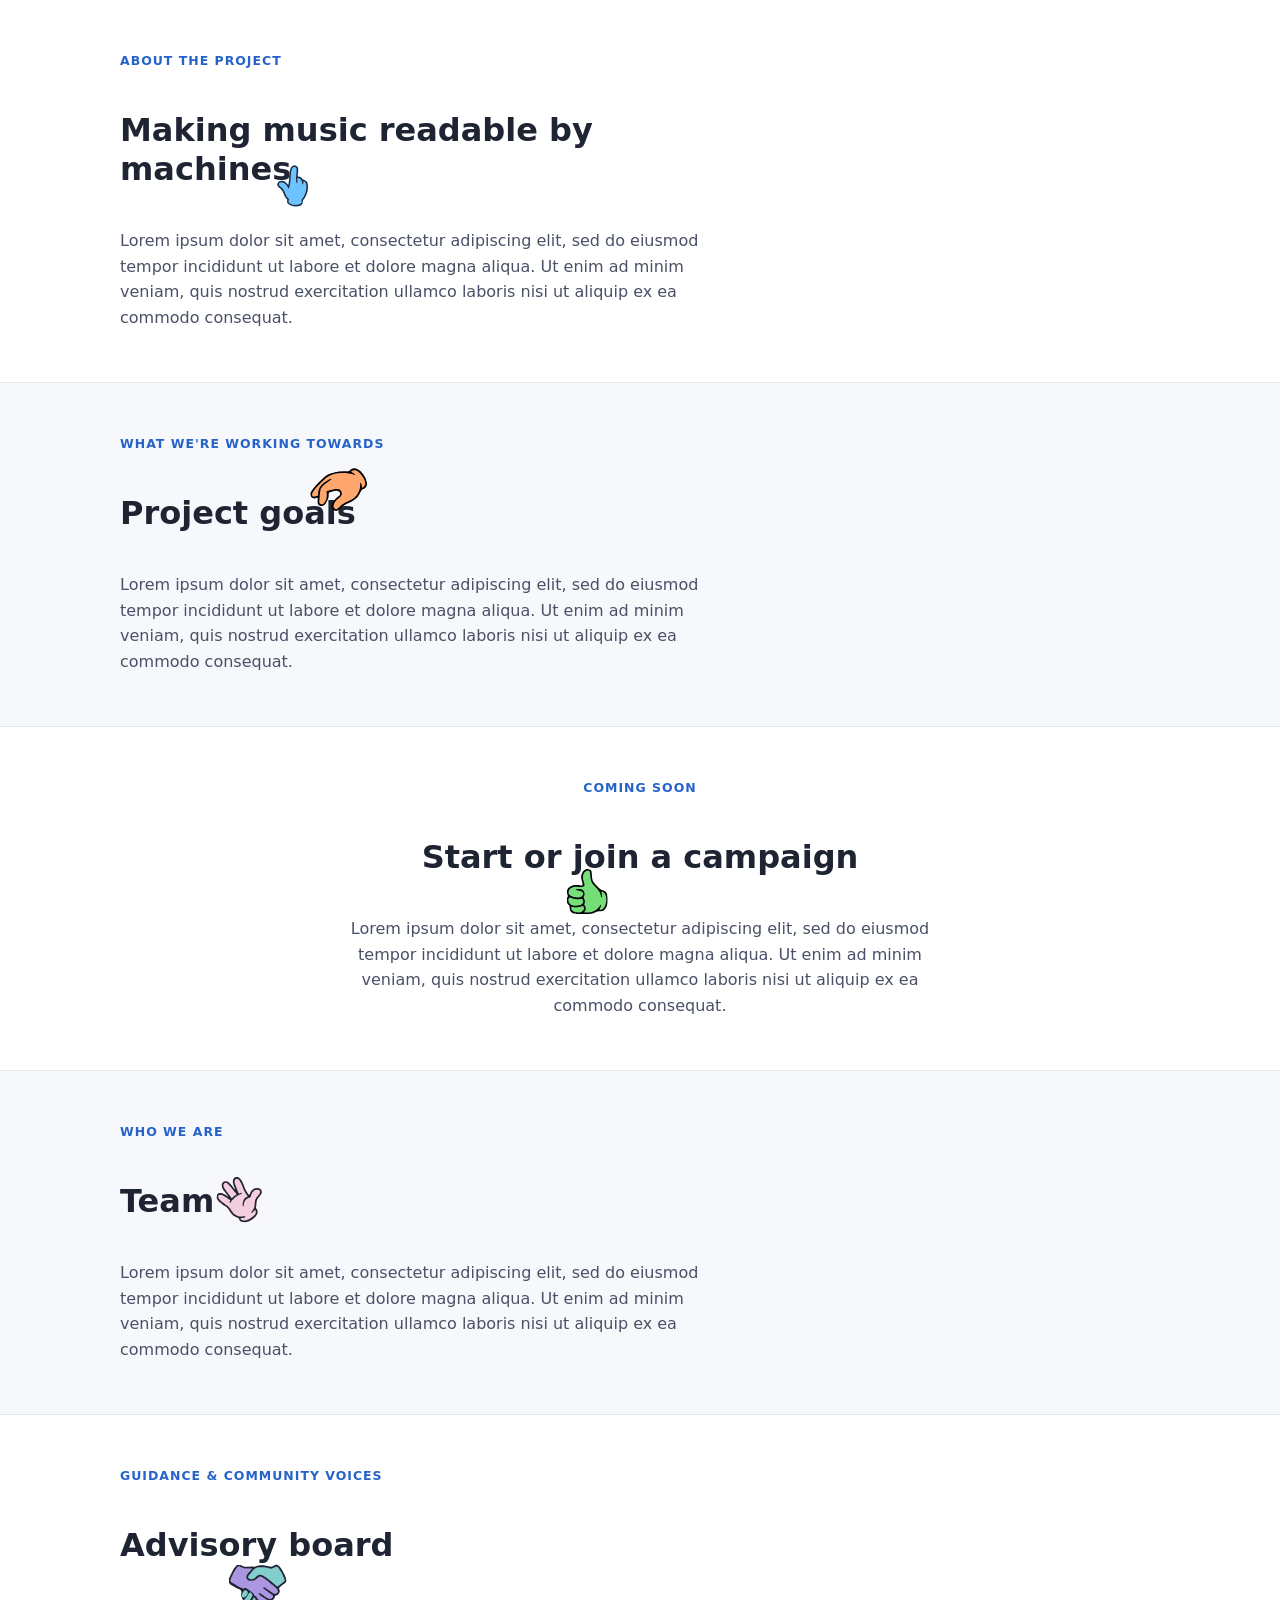
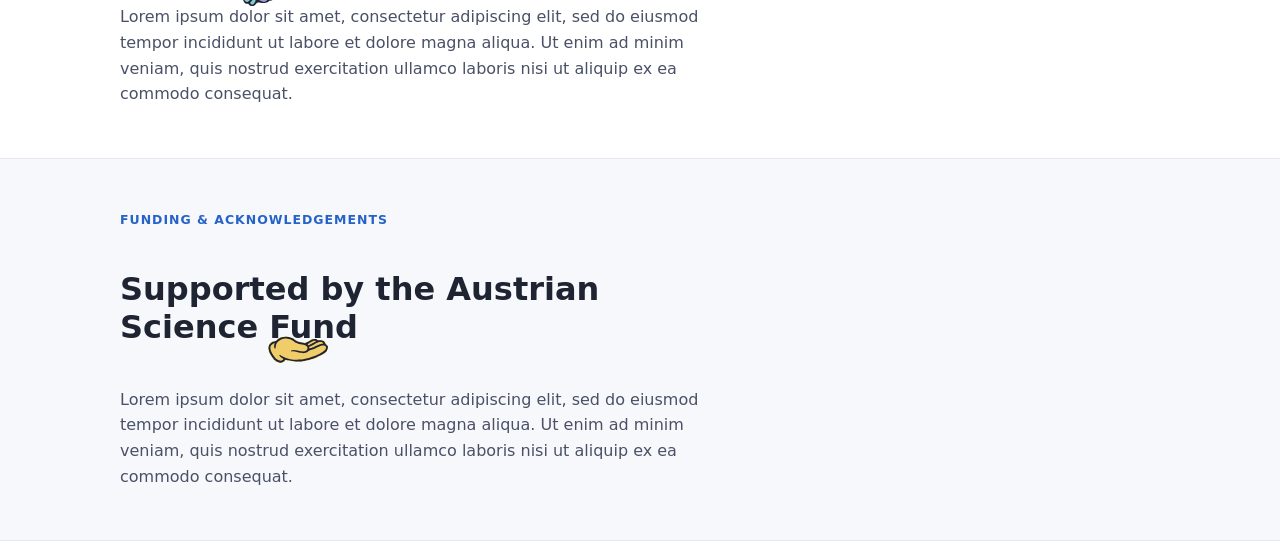
==== header-hands-preview.html @ 70fe3404 "Hands preview page, styles, assets" ====
<!DOCTYPE html>
<html lang="en">
<head>
<meta charset="UTF-8">
<meta name="viewport" content="width=device-width, initial-scale=1">
<title>Header-hands preview — Let's Encode!</title>
<style>
  :root{
    --orange:#ffa76d; --blue:#6dc3ff; --green:#76de76;
    --ink:#1f2433; --ink-soft:#4a5167; --line:#e6e8f0;
    --bg:#fff; --bg-alt:#f7f8fb; --accent:#2563c9; --maxw:1080px;
    --font:"Segoe UI", system-ui, -apple-system, "Helvetica Neue", Arial, sans-serif;
    /* ONE consistent vertical gap on every header, regardless of where its
       hand sits (above / below / beside). Minimised to just clear the reach. */
    --gap-v:1.25em;
  }
  *{box-sizing:border-box}
  body{margin:0;font-family:var(--font);color:var(--ink);background:var(--bg);line-height:1.6}
  .wrap{max-width:var(--maxw);margin:0 auto;padding:0 1.25rem}
  section{padding:clamp(2.2rem,4.5vw,3.2rem) 0}
  section.alt{background:var(--bg-alt);border-top:1px solid var(--line);border-bottom:1px solid var(--line)}
  .section-head{max-width:60ch}
  .section-head.center{margin-left:auto;margin-right:auto;text-align:center}
  .section-head .kicker{text-transform:uppercase;letter-spacing:.08em;font-size:.78rem;font-weight:700;color:var(--accent);margin:0 0 .5rem}
  h2{font-size:clamp(1.5rem,3vw,2rem);line-height:1.2; margin:var(--gap-v) 0;}
  .note{padding:1.1rem 1.25rem;background:#fffbe9;border-bottom:1px solid var(--line);font-size:.9rem;color:#664d03}
  .note code{background:#fff5cf;padding:.05rem .35rem;border-radius:4px}
  .body{color:var(--ink-soft); max-width:64ch; margin:0}

  /* ===================== letter-level hand mechanic =====================
     Two-layer hand: .hand is the POSITIONING WRAPPER (holds the resting
     placement — size/tilt/position you dial in); .hpic is the IMAGE, which
     runs the animation about its OWN pivot (--ox/--oy) so the spin centre is
     independent of where the hand rests. No glyph is ever occluded. */
  .gx{position:relative; display:inline-block}
  .gly{display:inline-block; transition:transform .25s ease}
  .hand{position:absolute; z-index:2; pointer-events:none;}
  .hpic{display:block; width:auto; height:var(--s,1.4em);
        transform-origin:var(--ox,50%) var(--oy,100%); transition:transform .25s ease;}

  /* resting placement (on the wrapper) */
  .gx.above .hand{ left:calc(var(--hx,50%) + var(--dx,0em)); bottom:calc(100% - var(--dip,.16em));
                   transform:translateX(-50%) rotate(var(--r,0deg)); transform-origin:50% 100%; }
  .gx.below .hand{ left:calc(var(--hx,50%) + var(--dx,0em)); top:calc(100% - var(--dip,.12em));
                   transform:translateX(-50%) rotate(var(--r,0deg)) scaleX(var(--flip,1)); transform-origin:50% 0%; }
  .gx.side  .hand{ right:calc(100% - var(--ovl,.06em)); bottom:var(--hb,-.12em);
                   transform:rotate(var(--r,0deg)); transform-origin:100% 60%; }
  /* .r = mirror a side hand to the RIGHT of its glyph (after the word) */
  .gx.side.r .hand{ left:calc(100% - var(--ovl,.06em)); right:auto; transform-origin:0% 60%; }
  /* under = centred beneath the header text (wrap the whole heading as the glyph).
     Absolutely positioned, so it sits in the existing gap without enlarging it. */
  .gx.under .hand{ left:calc(50% + var(--dx,0em)); top:calc(100% - var(--dip,.3em)); height:var(--s,1.3em);
                   transform:translateX(-50%) rotate(var(--r,0deg)); transform-origin:50% 0%; }
  .gx.above .gly{transform-origin:50% 92%}
  .gx.below .gly{transform-origin:50% 8%}

  /* hover holds the pose peak (image animates about --ox/--oy; rest stays put) */
  .gx.twiddle:hover .hpic{transform:rotate(calc(var(--spin,1) * -7deg))}
  .gx.twiddle:hover .gly{transform:rotate(-7deg)}
  .gx.lift:hover .hpic{transform:translateY(-.06em)}
  .gx.lift:hover .gly{transform:translateY(-.12em)}
  .gx.point:hover .hpic{transform:translateX(.12em)}
  .gx.shake:hover .hpic{transform:rotate(-3deg)}
  .gx.wag:hover   .hpic{transform:rotate(-10deg)}

  /* one-shot auto-replay (JS toggles .go ~6–10s, staggered). The image
     transforms are ADDITIVE to the wrapper's resting transform — no snap. */
  @keyframes glyTwiddle{0%,100%{transform:rotate(0)}35%{transform:rotate(-7deg)}70%{transform:rotate(4deg)}}
  @keyframes hpicTwiddle{0%,100%{transform:rotate(0)}35%{transform:rotate(calc(var(--spin,1) * -7deg))}70%{transform:rotate(calc(var(--spin,1) * 5deg))}}
  @keyframes glyLift{0%,100%{transform:translateY(0)}45%{transform:translateY(-.12em)}}
  @keyframes hpicBob{0%,100%{transform:translateY(0)}45%{transform:translateY(-.06em)}}
  @keyframes hpicPoke{0%,100%{transform:translateX(0)}40%{transform:translateX(.12em)}70%{transform:translateX(-.02em)}}
  @keyframes hpicShake{0%,100%{transform:rotate(0)}22%{transform:rotate(-3deg)}50%{transform:rotate(2deg)}78%{transform:rotate(-1deg)}}
  @keyframes hpicWag{0%,100%{transform:rotate(0)}28%{transform:rotate(-10deg)}58%{transform:rotate(6deg)}}

  .gx.twiddle.go .gly{animation:glyTwiddle .60s ease-in-out}
  .gx.twiddle.go .hpic{animation:hpicTwiddle .60s ease-in-out}
  .gx.lift.go .gly{animation:glyLift .55s cubic-bezier(.34,1.5,.64,1)}
  .gx.lift.go .hpic{animation:hpicBob .55s cubic-bezier(.34,1.5,.64,1)}
  .gx.point.go .hpic{animation:hpicPoke .60s ease-in-out}
  .gx.shake.go .hpic{animation:hpicShake .65s ease-in-out}
  .gx.wag.go   .hpic{animation:hpicWag .60s ease-in-out}

  /* nudge: hand rotates (--hr, default CCW) to push the letter sideways; the
     letter rotates in response (--gr, default CW). Both tunable per header. */
  @keyframes hpicNudge{0%,100%{transform:rotate(0)}45%{transform:rotate(var(--hr,-8deg))}}
  @keyframes glyNudge{0%,100%{transform:rotate(0)}45%{transform:rotate(var(--gr,6deg))}}
  .gx.nudge.go .hpic{animation:hpicNudge .55s cubic-bezier(.34,1.5,.64,1)}
  .gx.nudge.go .gly{animation:glyNudge .55s cubic-bezier(.34,1.5,.64,1)}
  .gx.nudge:hover .hpic{transform:rotate(var(--hr,-8deg))}
  .gx.nudge:hover .gly{transform:rotate(var(--gr,6deg))}

  /* wave: friendly side-to-side rock about the wrist (--ox/--oy) */
  @keyframes hpicWave{0%,100%{transform:rotate(0)}18%{transform:rotate(-10deg)}42%{transform:rotate(8deg)}66%{transform:rotate(-6deg)}86%{transform:rotate(4deg)}}
  .gx.wave.go .hpic{animation:hpicWave .9s ease-in-out}
  .gx.wave:hover .hpic{transform:rotate(-10deg)}

  /* hold: the hand grips a glyph and lifts/lowers it — both move together by
     --lift, returning to the resting baseline */
  @keyframes glyHold{0%,100%{transform:translateY(0)}50%{transform:translateY(calc(-1 * var(--lift,.16em)))}}
  /* lift on the WRAPPER (outermost) = pure screen-Y, even when the hand is rotated */
  @keyframes handHold{0%,100%{transform:rotate(var(--r,0deg))}50%{transform:translateY(calc(-1 * var(--lift,.16em))) rotate(var(--r,0deg))}}
  .gx.hold.go .gly{animation:glyHold .75s ease-in-out}
  .gx.hold.go .hand{animation:handHold .75s ease-in-out}
  .gx.hold:hover .gly{transform:translateY(calc(-1 * var(--lift,.16em)))}
  .gx.hold:hover .hand{transform:translateY(calc(-1 * var(--lift,.16em))) rotate(var(--r,0deg))}

  @media (prefers-reduced-motion:reduce){
    .gly,.hpic{transition:none}
    .go .gly,.go .hpic{animation:none !important}
  }
</style>
</head>
<body>
  <!-- 1 · About — blue finger pokes the M (gutter, side) -->
  <section>
    <div class="wrap"><div class="section-head">
      <p class="kicker">About the project</p>
      <h2>Making music readable by machine<span class="gx side r hold" style="--s:1.2em;--r:28deg;--hb:-.28em;--ovl:.4em;--lift:.16em"><span class="gly">s</span><span class="hand"><img class="hpic" src="assets/hands/measure-blue.svg" alt="" aria-hidden="true"></span></span></h2>
      <p class="body">Lorem ipsum dolor sit amet, consectetur adipiscing elit, sed do eiusmod tempor incididunt ut labore et dolore magna aliqua. Ut enim ad minim veniam, quis nostrud exercitation ullamco laboris nisi ut aliquip ex ea commodo consequat.</p>
    </div></div>
  </section>

  <!-- 2 · Goals — orange pinch grips the ascender 'l' top & twiddles it (above).
       --ox/--oy place the twiddle pivot toward the fingertip so it tracks the l. -->
  <section class="alt">
    <div class="wrap"><div class="section-head">
      <p class="kicker">What we're working towards</p>
      <h2>Project goa<span class="gx above twiddle" style="--s:1.2em;--hx:0%;--dx:.58em;--r:-15deg;--dip:.5em;--ox:50%;--oy:32%;--spin:-1"><span class="gly">l</span><span class="hand"><img class="hpic" src="assets/hands/pinch-orange.svg" alt="" aria-hidden="true"></span></span>s</h2>
      <p class="body">Lorem ipsum dolor sit amet, consectetur adipiscing elit, sed do eiusmod tempor incididunt ut labore et dolore magna aliqua. Ut enim ad minim veniam, quis nostrud exercitation ullamco laboris nisi ut aliquip ex ea commodo consequat.</p>
    </div></div>
  </section>

  <!-- 3 · Get involved — green thumb lifts the descender 'j' of join (below, centered) -->
  <section>
    <div class="wrap"><div class="section-head center">
      <p class="kicker">Coming soon</p>
      <h2>Start or <span class="gx below nudge" style="--s:1.4em;--hx:130%;--dip:.22em;--ox:50%;--oy:100%;--hr:-8deg;--gr:6deg"><span class="gly">j</span><span class="hand"><img class="hpic" src="assets/hands/thumb-green.svg" alt="" aria-hidden="true"></span></span>oin a campaign</h2>
      <p class="body">Lorem ipsum dolor sit amet, consectetur adipiscing elit, sed do eiusmod tempor incididunt ut labore et dolore magna aliqua. Ut enim ad minim veniam, quis nostrud exercitation ullamco laboris nisi ut aliquip ex ea commodo consequat.</p>
    </div></div>
  </section>

  <!-- 4 · Team — two-tone handshake jostles the T (gutter, side) -->
  <section class="alt">
    <div class="wrap"><div class="section-head">
      <p class="kicker">Who we are</p>
      <h2>Tea<span class="gx side r wave" style="--s:1.4em;--r:5deg;--hb:0em;--ovl:-.06em;--ox:110%;--oy:90%"><span class="gly">m</span><span class="hand"><img class="hpic" src="assets/hands/wave-pink.svg" alt="" aria-hidden="true"></span></span></h2>
      <p class="body">Lorem ipsum dolor sit amet, consectetur adipiscing elit, sed do eiusmod tempor incididunt ut labore et dolore magna aliqua. Ut enim ad minim veniam, quis nostrud exercitation ullamco laboris nisi ut aliquip ex ea commodo consequat.</p>
    </div></div>
  </section>

  <!-- 5 · Advisory — pink raised finger wags by the A (gutter, side) -->
  <section>
    <div class="wrap"><div class="section-head">
      <p class="kicker">Guidance &amp; community voices</p>
      <h2><span class="gx under shake" style="--s:1.3em;--r:-2deg;--dip:0em;--ox:150%;--oy:50%"><span class="gly">Advisory board</span><span class="hand"><img class="hpic" src="assets/hands/handshake.svg" alt="" aria-hidden="true"></span></span></h2>
      <p class="body">Lorem ipsum dolor sit amet, consectetur adipiscing elit, sed do eiusmod tempor incididunt ut labore et dolore magna aliqua. Ut enim ad minim veniam, quis nostrud exercitation ullamco laboris nisi ut aliquip ex ea commodo consequat.</p>
    </div></div>
  </section>

  <!-- 6 · Funding — gold offering palm lifts the whole 'Sup' group (below) -->
  <section class="alt">
    <div class="wrap"><div class="section-head">
      <p class="kicker">Funding &amp; acknowledgements</p>
      <h2>Supported by the Austrian Science <span class="gx below lift" style="--s:.95em;--hx:50%;--dx:-.06em;--dip:.35em;--r:10deg"><span class="gly">Fun</span><span class="hand"><img class="hpic" src="assets/hands/palm-gold.svg" alt="" aria-hidden="true"></span></span>d</h2>
      <p class="body">Lorem ipsum dolor sit amet, consectetur adipiscing elit, sed do eiusmod tempor incididunt ut labore et dolore magna aliqua. Ut enim ad minim veniam, quis nostrud exercitation ullamco laboris nisi ut aliquip ex ea commodo consequat.</p>
    </div></div>
  </section>

<script>
  (function () {
    if (matchMedia("(prefers-reduced-motion: reduce)").matches) return;
    document.querySelectorAll(".gx").forEach(function (el, idx) {
      var timer = null;
      function play(){ el.classList.remove("go"); void el.offsetWidth; el.classList.add("go"); }
      function schedule(){ timer = setTimeout(function(){ play(); schedule(); }, 6000 + Math.random()*4000); }
      el._play = play;
      el._pause = function(){ if (timer) clearTimeout(timer); };
      el._resume = schedule;
      setTimeout(function(){ play(); schedule(); }, 800 + idx*850);
    });
    // Hover ANYWHERE on a heading reliably replays its hand and suspends that
    // hand's auto-timer so the two never collide; leaving resumes the loop.
    document.querySelectorAll("h2").forEach(function (h2) {
      var gx = h2.querySelector(".gx"); if (!gx) return;
      h2.addEventListener("mouseenter", function(){ gx._pause(); gx._play(); });
      h2.addEventListener("mouseleave", function(){ gx._pause(); gx._resume(); });
    });
  })();
</script>
</body>
</html>
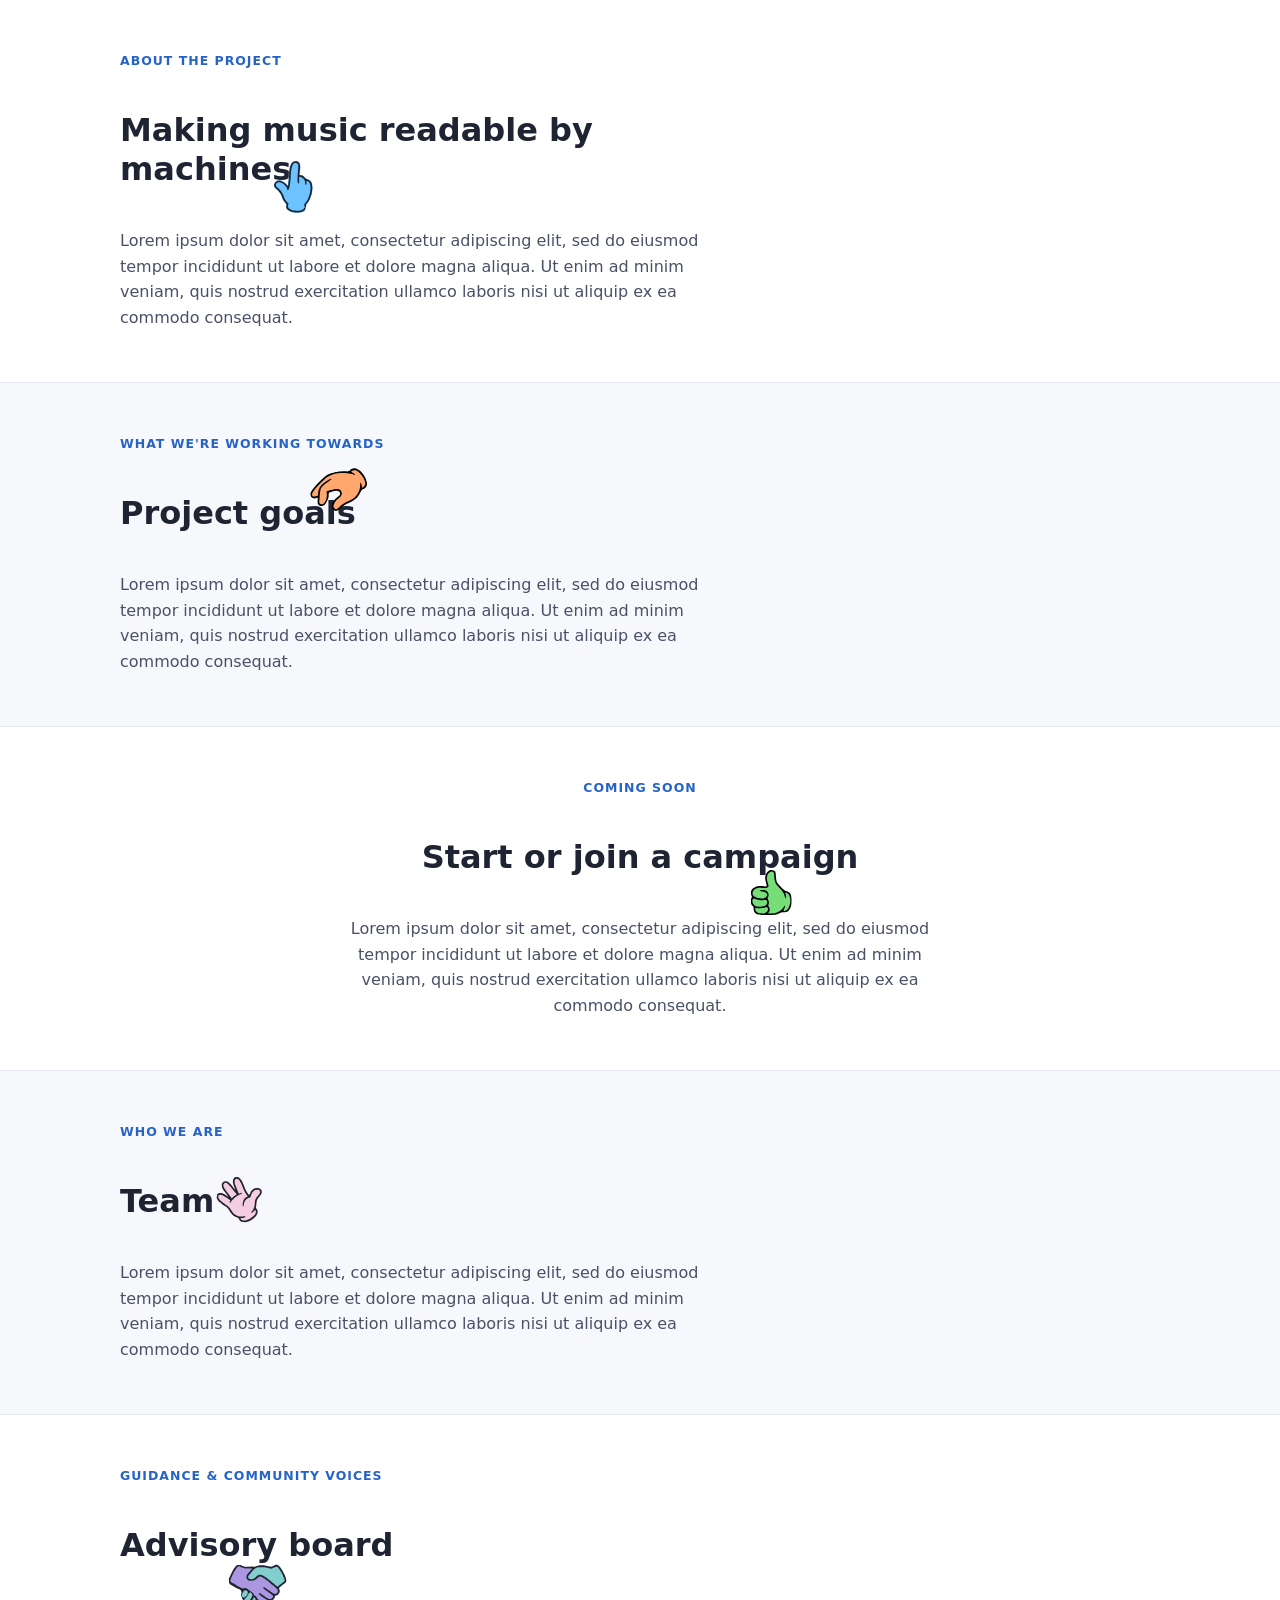
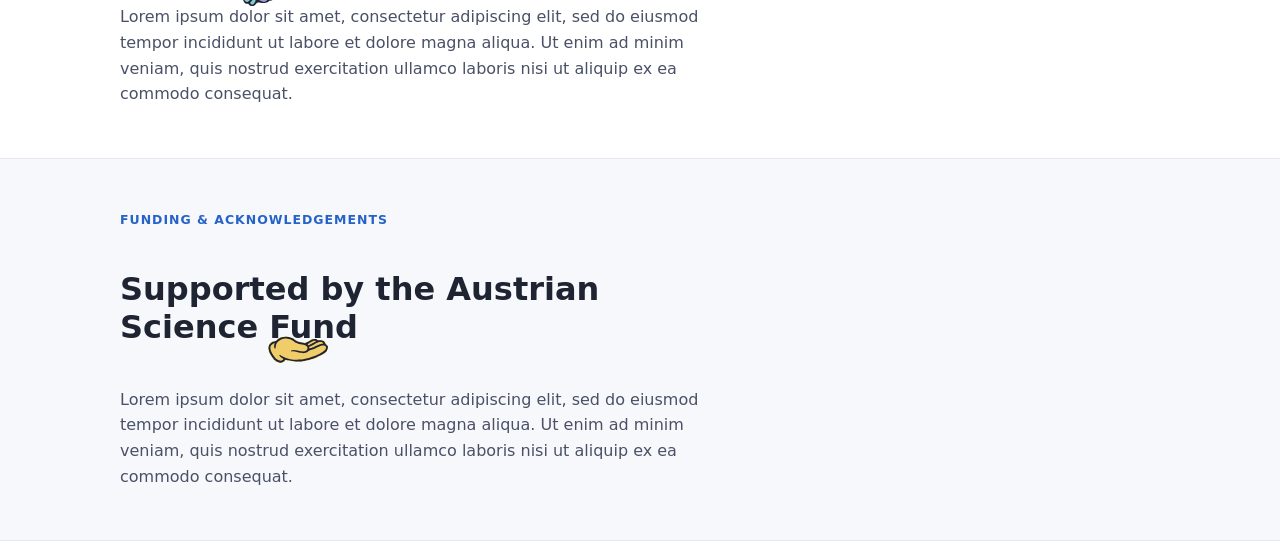
==== commit a088e7c9: "Complete hands-in-headers implementation" ====
--- a/header-hands-preview.html
+++ b/header-hands-preview.html
@@ -116,7 +116,7 @@
   <section>
     <div class="wrap"><div class="section-head">
       <p class="kicker">About the project</p>
-      <h2>Making music readable by machine<span class="gx side r hold" style="--s:1.2em;--r:28deg;--hb:-.28em;--ovl:.4em;--lift:.16em"><span class="gly">s</span><span class="hand"><img class="hpic" src="assets/hands/measure-blue.svg" alt="" aria-hidden="true"></span></span></h2>
+      <h2>Making music readable by machine<span class="gx side r hold" style="--s:1.5em;--r:28deg;--hb:-.4em;--ovl:.5em;--lift:.16em"><span class="gly">s</span><span class="hand"><img class="hpic" src="assets/hands/measure-blue.svg" alt="" aria-hidden="true"></span></span></h2>
       <p class="body">Lorem ipsum dolor sit amet, consectetur adipiscing elit, sed do eiusmod tempor incididunt ut labore et dolore magna aliqua. Ut enim ad minim veniam, quis nostrud exercitation ullamco laboris nisi ut aliquip ex ea commodo consequat.</p>
     </div></div>
   </section>
@@ -135,7 +135,7 @@
   <section>
     <div class="wrap"><div class="section-head center">
       <p class="kicker">Coming soon</p>
-      <h2>Start or <span class="gx below nudge" style="--s:1.4em;--hx:130%;--dip:.22em;--ox:50%;--oy:100%;--hr:-8deg;--gr:6deg"><span class="gly">j</span><span class="hand"><img class="hpic" src="assets/hands/thumb-green.svg" alt="" aria-hidden="true"></span></span>oin a campaign</h2>
+      <h2>Start or join a cam<span class="gx below nudge" style="--s:1.4em;--hx:60%;--dip:.20em;--ox:50%;--oy:100%;--hr:-8deg;--gr:6deg"><span class="gly">p</span><span class="hand"><img class="hpic" src="assets/hands/thumb-green.svg" alt="" aria-hidden="true"></span></span>aign</h2>
       <p class="body">Lorem ipsum dolor sit amet, consectetur adipiscing elit, sed do eiusmod tempor incididunt ut labore et dolore magna aliqua. Ut enim ad minim veniam, quis nostrud exercitation ullamco laboris nisi ut aliquip ex ea commodo consequat.</p>
     </div></div>
   </section>
